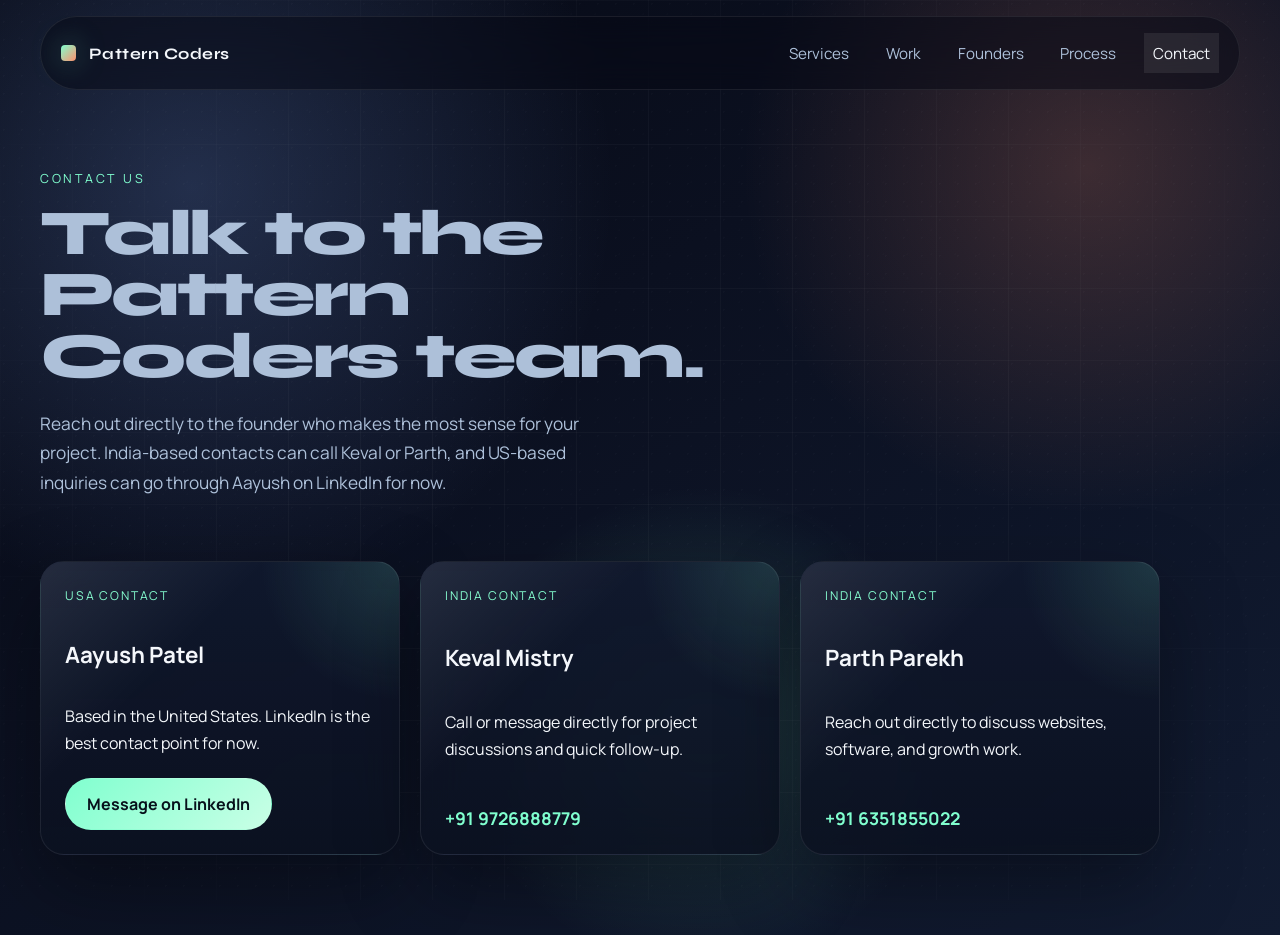
==== contact.html @ b02ee1e1 "Added contact info" ====
<!DOCTYPE html>
<html lang="en">
  <head>
    <meta charset="UTF-8" />
    <meta name="viewport" content="width=device-width, initial-scale=1.0" />
    <title>Contact | Pattern Coders</title>
    <meta
      name="description"
      content="Contact Pattern Coders to talk with Aayush Patel, Keval Mistry, or Parth Parekh about your next website, software, sales, or marketing project."
    />
    <link rel="preconnect" href="https://fonts.googleapis.com" />
    <link rel="preconnect" href="https://fonts.gstatic.com" crossorigin />
    <link
      href="https://fonts.googleapis.com/css2?family=Manrope:wght@400;500;700;800&amp;family=Syne:wght@500;700;800&amp;display=swap"
      rel="stylesheet"
    />
    <link rel="stylesheet" href="styles.css" />
  </head>
  <body>
    <div class="page-shell">
      <div class="noise"></div>
      <header class="site-header">
        <a class="brand" href="index.html">
          <span class="brand-mark"></span>
          <span>Pattern Coders</span>
        </a>
        <nav class="site-nav">
          <a href="index.html#services">Services</a>
          <a href="index.html#work">Work</a>
          <a href="index.html#founders">Founders</a>
          <a href="index.html#process">Process</a>
          <a href="contact.html" class="active">Contact</a>
        </nav>
      </header>

      <main>
        <section class="section contact-hero">
          <div class="section-heading reveal">
            <p class="eyebrow">Contact us</p>
            <h1>Talk to the Pattern Coders team.</h1>
            <p class="hero-text">
              Reach out directly to the founder who makes the most sense for your
              project. India-based contacts can call Keval or Parth, and US-based
              inquiries can go through Aayush on LinkedIn for now.
            </p>
          </div>
        </section>

        <section class="section contact-section">
          <div class="contact-grid">
            <article class="contact-card reveal">
              <p class="founder-role">USA contact</p>
              <h2>Aayush Patel</h2>
              <p>
                Based in the United States. LinkedIn is the best contact point for now.
              </p>
              <div class="contact-actions">
                <a
                  class="button button-primary"
                  href="https://www.linkedin.com/in/aayushpatel2403"
                  target="_blank"
                  rel="noreferrer"
                >
                  Message on LinkedIn
                </a>
              </div>
            </article>

            <article class="contact-card reveal">
              <p class="founder-role">India contact</p>
              <h2>Keval Mistry</h2>
              <p>Call or message directly for project discussions and quick follow-up.</p>
              <div class="contact-actions">
                <a class="text-link phone-link" href="tel:+919726888779">+91 9726888779</a>
              </div>
            </article>

            <article class="contact-card reveal">
              <p class="founder-role">India contact</p>
              <h2>Parth Parekh</h2>
              <p>Reach out directly to discuss websites, software, and growth work.</p>
              <div class="contact-actions">
                <a class="text-link phone-link" href="tel:+916351855022">+91 6351855022</a>
              </div>
            </article>
          </div>
        </section>
      </main>
    </div>

    <script src="script.js"></script>
  </body>
</html>
---- styles.css ----
:root {
  --bg: #0b1020;
  --panel: rgba(14, 22, 40, 0.72);
  --line: rgba(255, 255, 255, 0.08);
  --text: #f4f7fb;
  --muted: #adc0d9;
  --accent: #80ffcf;
  --accent-strong: #ff916e;
  --shadow: 0 30px 80px rgba(0, 0, 0, 0.35);
}

* {
  box-sizing: border-box;
}

html,
body {
  scroll-behavior: smooth;
}

body {
  margin: 0;
  min-height: 100vh;
  font-family: "Manrope", "Avenir Next", "Segoe UI", sans-serif;
  color: var(--text);
  background:
    radial-gradient(circle at 15% 20%, rgba(130, 170, 255, 0.22), transparent 32%),
    radial-gradient(circle at 85% 18%, rgba(255, 145, 110, 0.2), transparent 26%),
    radial-gradient(circle at 55% 78%, rgba(128, 255, 207, 0.18), transparent 24%),
    linear-gradient(145deg, #060914 0%, #0b1020 40%, #111b31 100%);
  overflow-x: hidden;
}

body::before {
  content: "";
  position: fixed;
  inset: 0;
  background-image:
    linear-gradient(rgba(255, 255, 255, 0.03) 1px, transparent 1px),
    linear-gradient(90deg, rgba(255, 255, 255, 0.03) 1px, transparent 1px);
  background-size: 72px 72px;
  mask-image: radial-gradient(circle at center, black 45%, transparent 100%);
  pointer-events: none;
}

.page-shell {
  position: relative;
  width: min(1200px, calc(100% - 2rem));
  margin: 0 auto;
  padding-bottom: 4rem;
}

.noise {
  position: fixed;
  inset: 0;
  opacity: 0.08;
  pointer-events: none;
  background-image:
    radial-gradient(circle at 20% 20%, rgba(255, 255, 255, 0.25) 0 1px, transparent 1px),
    radial-gradient(circle at 80% 60%, rgba(255, 255, 255, 0.16) 0 1px, transparent 1px);
  background-size: 18px 18px, 24px 24px;
  animation: noiseShift 12s linear infinite;
}

.site-header {
  position: sticky;
  top: 0;
  z-index: 20;
  display: flex;
  align-items: center;
  justify-content: space-between;
  margin-top: 1rem;
  padding: 1rem 1.25rem;
  backdrop-filter: blur(18px);
  background: rgba(6, 9, 20, 0.5);
  border: 1px solid var(--line);
  border-radius: 999px;
}

.brand {
  display: inline-flex;
  align-items: center;
  gap: 0.8rem;
  color: var(--text);
  font-family: "Syne", sans-serif;
  font-weight: 700;
  text-decoration: none;
  letter-spacing: 0.03em;
}

.brand-mark {
  width: 0.95rem;
  height: 0.95rem;
  border-radius: 0.25rem;
  background: linear-gradient(135deg, var(--accent), var(--accent-strong));
  box-shadow: 0 0 30px rgba(128, 255, 207, 0.4);
}

.site-nav {
  display: flex;
  gap: 1.2rem;
}

.site-nav a {
  display: inline-flex;
  align-items: center;
  justify-content: center;
  min-height: 2.5rem;
  padding: 0.35rem 0.55rem;
  color: var(--muted);
  text-decoration: none;
  font-size: 0.95rem;
  transition: color 180ms ease, background 180ms ease;
}

.site-nav a:hover,
.site-nav a.active {
  color: var(--text);
  background: rgba(255, 255, 255, 0.08);
}

.section {
  position: relative;
  min-height: auto;
  padding: 5rem 0 1rem;
}

.section::after {
  display: none;
}

.hero {
  display: grid;
  grid-template-columns: minmax(0, 1.05fr) minmax(320px, 0.95fr);
  gap: clamp(2rem, 4vw, 4rem);
  align-items: center;
  min-height: calc(100vh - 6rem);
}

.hero-copy {
  max-width: 42rem;
}

.eyebrow {
  margin: 0 0 1rem;
  text-transform: uppercase;
  letter-spacing: 0.22em;
  font-size: 0.78rem;
  color: var(--accent);
}

.hero h1,
.contact-hero h1,
.section-heading h2,
.cta-card h2 {
  margin: 0;
  font-family: "Syne", sans-serif;
  font-weight: 800;
  line-height: 0.96;
  letter-spacing: -0.04em;
}

.hero h1 {
  font-size: clamp(3.2rem, 6vw, 6rem);
  max-width: 10ch;
}

.contact-hero h1 {
  font-size: clamp(2.7rem, 5vw, 4.8rem);
  max-width: 12ch;
}

.highlight {
  color: var(--accent-strong);
}

.hero-text,
.section-heading,
.service-card p,
.founder-card p,
.step p,
.cta-card p,
.project-card p {
  color: var(--muted);
}

.hero-text {
  max-width: 34rem;
  margin: 1.35rem 0 0;
  font-size: 1.08rem;
  line-height: 1.7;
}

.hero-actions {
  display: flex;
  flex-wrap: wrap;
  gap: 1rem;
  margin-top: 2rem;
}

.button {
  display: inline-flex;
  align-items: center;
  justify-content: center;
  min-height: 3.25rem;
  padding: 0.8rem 1.3rem;
  border-radius: 999px;
  border: 1px solid transparent;
  text-decoration: none;
  font-weight: 700;
  transition: transform 180ms ease, border-color 180ms ease, background 180ms ease;
}

.button:hover {
  transform: translateY(-2px);
}

.button-primary {
  color: #07111b;
  background: linear-gradient(135deg, var(--accent), #c9ffe6);
}

.button-secondary {
  color: var(--text);
  border-color: var(--line);
  background: rgba(255, 255, 255, 0.04);
}

.hero-visual {
  position: relative;
  min-height: min(60vh, 40rem);
  display: grid;
  place-items: center;
}

.orb {
  position: absolute;
  border-radius: 50%;
  filter: blur(8px);
  animation: float 8s ease-in-out infinite;
}

.orb-one {
  width: 15rem;
  height: 15rem;
  top: 2rem;
  right: 4rem;
  background: radial-gradient(circle, rgba(128, 255, 207, 0.55), transparent 68%);
}

.orb-two {
  width: 11rem;
  height: 11rem;
  bottom: 4rem;
  left: 2rem;
  background: radial-gradient(circle, rgba(255, 145, 110, 0.6), transparent 68%);
  animation-delay: -2s;
}

.orb-three {
  width: 18rem;
  height: 18rem;
  bottom: 6rem;
  right: 0;
  background: radial-gradient(circle, rgba(130, 170, 255, 0.34), transparent 70%);
  animation-delay: -4s;
}

.dashboard-card,
.service-card,
.founder-card,
.project-card,
.contact-card,
.process-panel,
.cta-card {
  position: relative;
  overflow: hidden;
  border: 1px solid var(--line);
  background: var(--panel);
  backdrop-filter: blur(20px);
  box-shadow: var(--shadow);
}

.dashboard-card::before,
.service-card::before,
.founder-card::before,
.project-card::before,
.contact-card::before,
.process-panel::before,
.cta-card::before {
  content: "";
  position: absolute;
  inset: 0;
  background: linear-gradient(135deg, rgba(255, 255, 255, 0.09), transparent 35%);
  pointer-events: none;
}

.dashboard-card {
  width: min(100%, 29rem);
  padding: 1.6rem;
  border-radius: 1.75rem;
  background: linear-gradient(180deg, rgba(16, 24, 45, 0.95), rgba(11, 17, 32, 0.8));
}

.card-label,
.metric-label,
.service-index,
.founder-role,
.step span {
  display: inline-block;
  color: var(--accent);
  text-transform: uppercase;
  letter-spacing: 0.15em;
  font-size: 0.76rem;
}

.dashboard-card h2 {
  margin: 0.6rem 0 1.4rem;
  font-family: "Syne", sans-serif;
  font-size: 2rem;
}

.metric-row {
  display: grid;
  grid-template-columns: repeat(2, 1fr);
  gap: 1rem;
}

.metric-row > div {
  padding: 1rem;
  border-radius: 1rem;
  background: rgba(255, 255, 255, 0.04);
  border: 1px solid rgba(255, 255, 255, 0.06);
}

.metric-value {
  display: block;
  margin-bottom: 0.45rem;
  font-family: "Syne", sans-serif;
  font-size: 1.5rem;
}

.signal-grid {
  display: grid;
  grid-template-columns: repeat(4, 1fr);
  gap: 0.7rem;
  margin-top: 1.5rem;
}

.signal-grid span {
  height: 4rem;
  border-radius: 0.9rem;
  background: linear-gradient(180deg, rgba(130, 170, 255, 0.55), rgba(255, 145, 110, 0.18));
  animation: pulse 3s ease-in-out infinite;
}

.signal-grid span:nth-child(2n) {
  animation-delay: -1s;
}

.signal-grid span:nth-child(3n) {
  animation-delay: -2s;
}

.section-heading {
  max-width: 44rem;
  margin-bottom: 2rem;
}

.section-heading h2,
.cta-card h2 {
  font-size: clamp(2.3rem, 4vw, 4rem);
}

.services-grid,
.founders-grid,
.projects-grid,
.contact-grid,
.process-steps {
  display: grid;
  gap: 1.25rem;
}

.services-grid {
  width: min(100%, 62rem);
  grid-template-columns: repeat(2, minmax(0, 1fr));
}

.founders-grid {
  width: min(100%, 68rem);
  grid-template-columns: repeat(3, minmax(0, 1fr));
}

.service-card,
.founder-card,
.project-card,
.contact-card {
  padding: 1.5rem;
  border-radius: 1.5rem;
}

.service-card h3,
.founder-card h3,
.project-card h3,
.contact-card h2,
.step h3 {
  margin: 0.8rem 0;
  font-size: 1.4rem;
}

.service-card p,
.founder-card p,
.project-card p,
.contact-card p,
.step p {
  margin: 0;
  line-height: 1.7;
}

.contact-section {
  padding-top: 1rem;
}

.contact-grid {
  width: min(100%, 70rem);
  grid-template-columns: repeat(3, minmax(0, 1fr));
}

.contact-card {
  display: flex;
  flex-direction: column;
  justify-content: space-between;
  gap: 1.25rem;
  background:
    radial-gradient(circle at top right, rgba(128, 255, 207, 0.14), transparent 30%),
    linear-gradient(180deg, rgba(16, 24, 45, 0.94), rgba(11, 17, 32, 0.88));
}

.contact-actions {
  display: flex;
  flex-wrap: wrap;
  gap: 0.8rem;
  align-items: center;
}

.phone-link {
  margin-top: 0;
  font-size: 1.1rem;
}

.work-section {
  justify-content: center;
}

.projects-grid {
  width: min(100%, 70rem);
  grid-template-columns: repeat(3, minmax(0, 1fr));
}

.project-card {
  display: flex;
  flex-direction: column;
  align-items: flex-start;
  justify-content: space-between;
  gap: 1.5rem;
  background:
    radial-gradient(circle at top right, rgba(130, 170, 255, 0.18), transparent 30%),
    linear-gradient(180deg, rgba(16, 24, 45, 0.94), rgba(11, 17, 32, 0.88));
}

.project-copy {
  max-width: 100%;
}

.text-link {
  display: inline-flex;
  margin-top: 1.2rem;
  color: var(--accent);
  text-decoration: none;
  font-weight: 700;
}

.text-link:hover {
  color: var(--text);
}

.founders-section .founder-card:nth-child(2) {
  transform: translateY(1.5rem);
}

.process-panel {
  width: min(100%, 70rem);
  padding: 2rem;
  border-radius: 2rem;
  background: linear-gradient(180deg, rgba(17, 24, 43, 0.92), rgba(10, 15, 28, 0.88));
}

.process-steps {
  grid-template-columns: repeat(3, minmax(0, 1fr));
  margin-top: 2rem;
}

.step {
  padding: 1.2rem 0;
  border-top: 1px solid var(--line);
}

.cta-card {
  width: min(100%, 70rem);
  padding: 2.4rem;
  border-radius: 2rem;
  text-align: center;
  background:
    radial-gradient(circle at top, rgba(128, 255, 207, 0.18), transparent 35%),
    linear-gradient(180deg, rgba(18, 29, 53, 0.95), rgba(10, 15, 28, 0.92));
}

.cta-card p {
  max-width: 38rem;
  margin: 1rem auto 0;
}

.cta-card .button {
  margin-top: 1.6rem;
}

.reveal {
  opacity: 0;
  transform: translateY(32px);
  transition: opacity 700ms ease, transform 700ms ease;
}

.reveal.visible {
  opacity: 1;
  transform: translateY(0);
}

.card-float {
  animation: cardFloat 7s ease-in-out infinite;
}

@keyframes float {
  0%,
  100% {
    transform: translate3d(0, 0, 0);
  }
  50% {
    transform: translate3d(0, -16px, 0);
  }
}

@keyframes cardFloat {
  0%,
  100% {
    transform: translate3d(0, 0, 0) rotate(0deg);
  }
  50% {
    transform: translate3d(0, -12px, 0) rotate(-1deg);
  }
}

@keyframes pulse {
  0%,
  100% {
    transform: scaleY(0.78);
    opacity: 0.55;
  }
  50% {
    transform: scaleY(1);
    opacity: 1;
  }
}

@keyframes noiseShift {
  0% {
    transform: translate3d(0, 0, 0);
  }
  50% {
    transform: translate3d(8px, -10px, 0);
  }
  100% {
    transform: translate3d(0, 0, 0);
  }
}

@media (max-width: 1100px) {
  .hero,
  .process-steps {
    grid-template-columns: 1fr;
  }

  .hero {
    min-height: auto;
    padding-top: 2rem;
  }

  .hero-visual {
    min-height: 24rem;
  }

  .services-grid,
  .projects-grid {
    grid-template-columns: repeat(2, minmax(0, 1fr));
  }

  .founders-grid,
  .contact-grid {
    grid-template-columns: repeat(2, minmax(0, 1fr));
  }

  .process-panel,
  .cta-card,
  .services-grid,
  .projects-grid,
  .founders-grid,
  .contact-grid {
    width: 100%;
  }

  .founders-section .founder-card:nth-child(2) {
    transform: none;
  }
}

@media (max-width: 860px) {
  .services-grid,
  .projects-grid,
  .founders-grid,
  .contact-grid {
    grid-template-columns: 1fr;
  }

  .section {
    padding-top: 4rem;
  }

  .hero {
    gap: 1.5rem;
  }

  .hero h1 {
    max-width: 12ch;
  }
}

@media (max-width: 720px) {
  .page-shell {
    width: min(calc(100% - 1rem), 1200px);
  }

  .site-header {
    flex-direction: column;
    gap: 0.9rem;
    padding: 0.9rem 1rem;
    border-radius: 1.25rem;
  }

  .site-nav {
    flex-wrap: wrap;
    justify-content: center;
    gap: 0.35rem 0.65rem;
  }

  .site-nav a {
    min-height: 2.35rem;
    padding-inline: 0.7rem;
  }

  .hero h1 {
    font-size: clamp(2.6rem, 12vw, 4rem);
  }

  .dashboard-card,
  .service-card,
  .founder-card,
  .project-card,
  .contact-card,
  .process-panel,
  .cta-card {
    border-radius: 1.25rem;
  }

  .cta-card,
  .process-panel {
    padding: 1.5rem;
  }
}

@media (max-width: 560px) {
  .page-shell {
    width: min(calc(100% - 0.75rem), 1200px);
  }

  .section {
    padding-top: 3.5rem;
  }

  .hero {
    gap: 1.25rem;
  }

  .hero-text {
    font-size: 1rem;
  }

  .hero-actions {
    flex-direction: column;
    align-items: stretch;
  }

  .button {
    width: 100%;
  }

  .metric-row,
  .signal-grid {
    grid-template-columns: 1fr;
  }

  .dashboard-card,
  .service-card,
  .founder-card,
  .project-card,
  .contact-card,
  .process-panel,
  .cta-card {
    padding: 1.2rem;
  }

  .section-heading h2,
  .cta-card h2 {
    font-size: clamp(2rem, 9vw, 2.7rem);
  }
}

@media (prefers-reduced-motion: reduce) {
  html {
    scroll-behavior: auto;
  }

  *,
  *::before,
  *::after {
    animation: none !important;
    transition: none !important;
  }

  .reveal {
    opacity: 1;
    transform: none;
  }
}
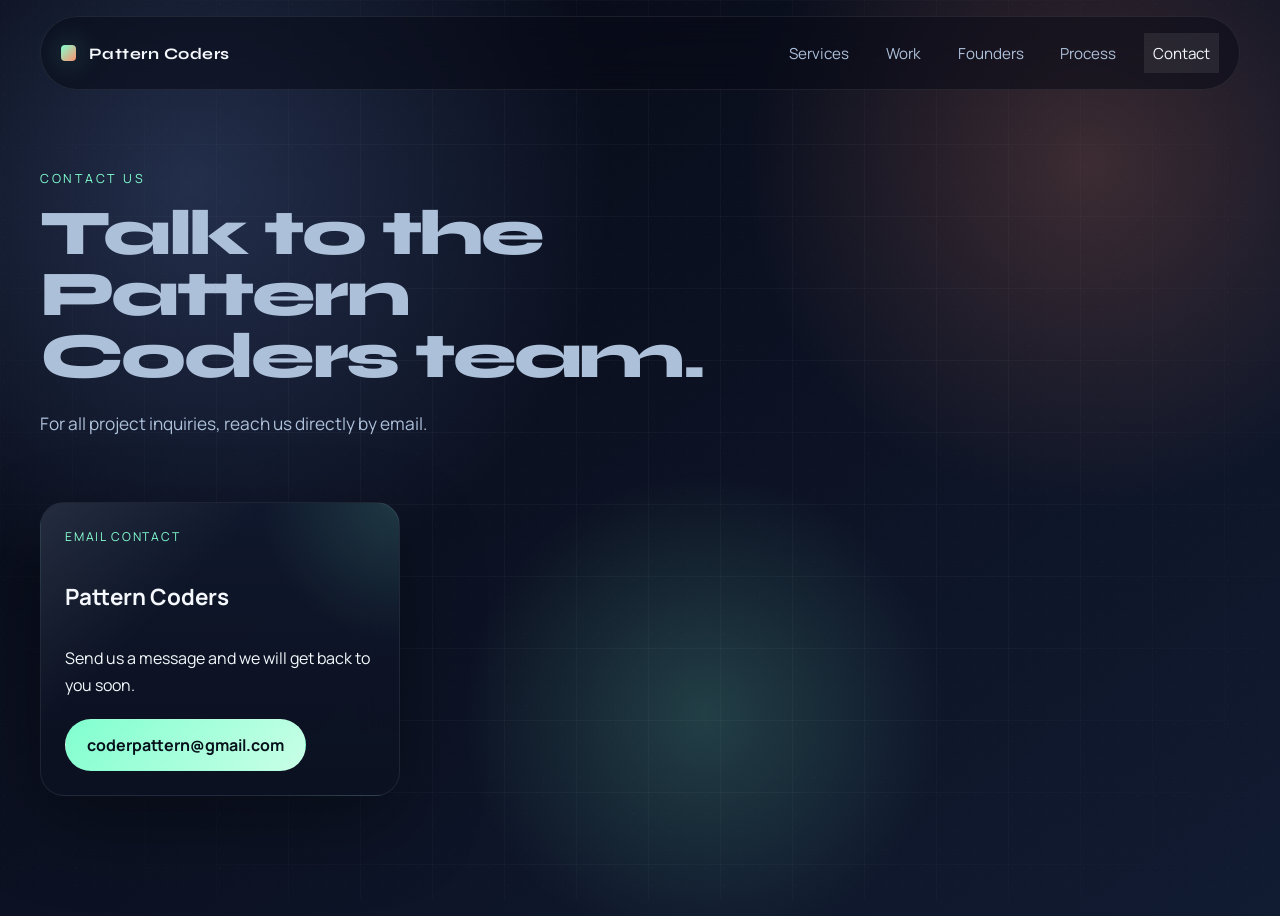
==== commit 497729e3: "Updated contact email" ====
--- a/contact.html
+++ b/contact.html
@@ -6,7 +6,7 @@
     <title>Contact | Pattern Coders</title>
     <meta
       name="description"
-      content="Contact Pattern Coders to talk with Aayush Patel, Keval Mistry, or Parth Parekh about your next website, software, sales, or marketing project."
+      content="Contact Pattern Coders by email about your next website, software, sales, or marketing project."
     />
     <link rel="preconnect" href="https://fonts.googleapis.com" />
     <link rel="preconnect" href="https://fonts.gstatic.com" crossorigin />
@@ -39,9 +39,7 @@
             <p class="eyebrow">Contact us</p>
             <h1>Talk to the Pattern Coders team.</h1>
             <p class="hero-text">
-              Reach out directly to the founder who makes the most sense for your
-              project. India-based contacts can call Keval or Parth, and US-based
-              inquiries can go through Aayush on LinkedIn for now.
+              For all project inquiries, reach us directly by email.
             </p>
           </div>
         </section>
@@ -49,38 +47,16 @@
         <section class="section contact-section">
           <div class="contact-grid">
             <article class="contact-card reveal">
-              <p class="founder-role">USA contact</p>
-              <h2>Aayush Patel</h2>
-              <p>
-                Based in the United States. LinkedIn is the best contact point for now.
-              </p>
+              <p class="founder-role">Email contact</p>
+              <h2>Pattern Coders</h2>
+              <p>Send us a message and we will get back to you soon.</p>
               <div class="contact-actions">
                 <a
                   class="button button-primary"
-                  href="https://www.linkedin.com/in/aayushpatel2403"
-                  target="_blank"
-                  rel="noreferrer"
+                  href="mailto:coderpattern@gmail.com"
                 >
-                  Message on LinkedIn
+                  coderpattern@gmail.com
                 </a>
-              </div>
-            </article>
-
-            <article class="contact-card reveal">
-              <p class="founder-role">India contact</p>
-              <h2>Keval Mistry</h2>
-              <p>Call or message directly for project discussions and quick follow-up.</p>
-              <div class="contact-actions">
-                <a class="text-link phone-link" href="tel:+919726888779">+91 9726888779</a>
-              </div>
-            </article>
-
-            <article class="contact-card reveal">
-              <p class="founder-role">India contact</p>
-              <h2>Parth Parekh</h2>
-              <p>Reach out directly to discuss websites, software, and growth work.</p>
-              <div class="contact-actions">
-                <a class="text-link phone-link" href="tel:+916351855022">+91 6351855022</a>
               </div>
             </article>
           </div>
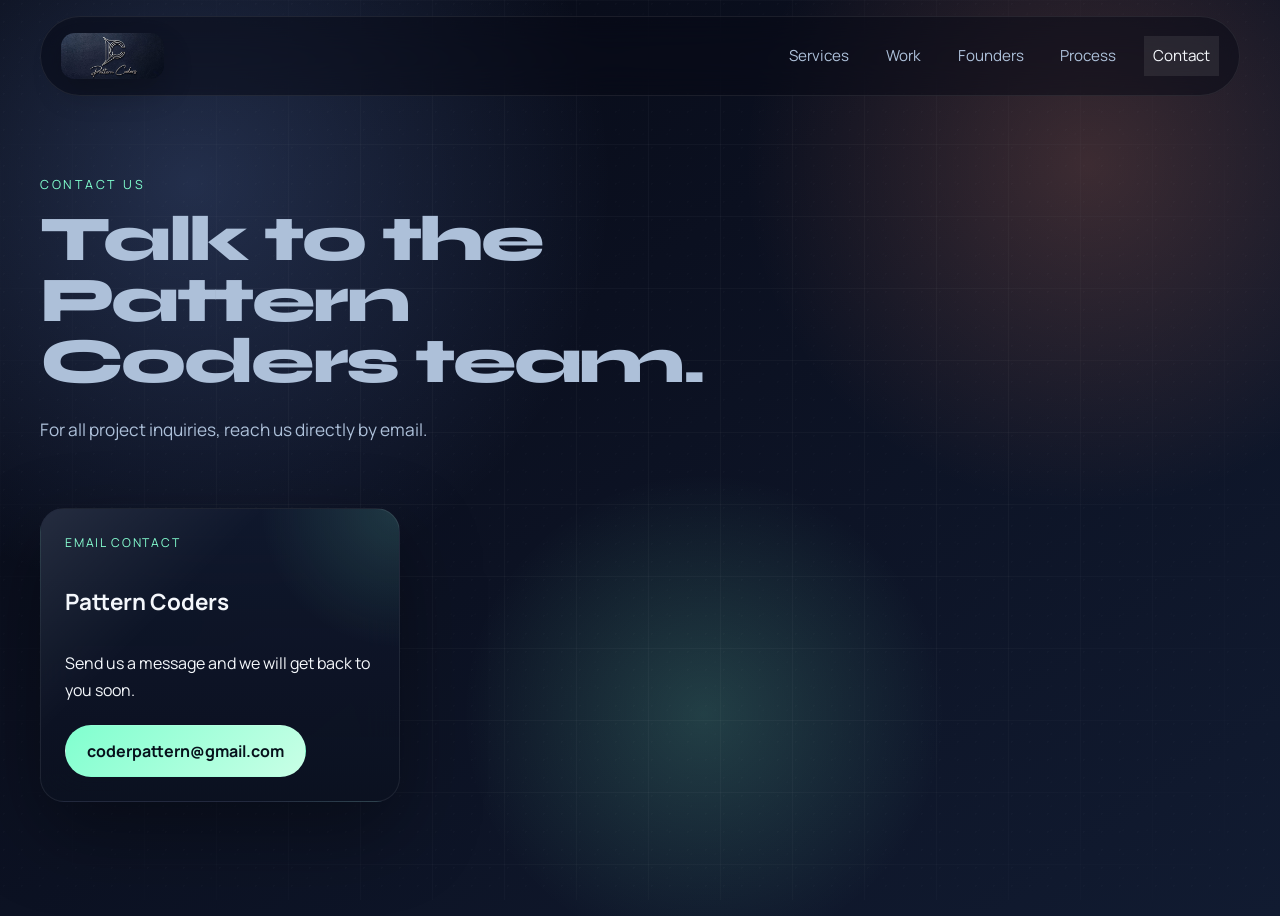
==== commit 208ca003: "Added logo" ====
--- a/contact.html
+++ b/contact.html
@@ -21,8 +21,11 @@
       <div class="noise"></div>
       <header class="site-header">
         <a class="brand" href="index.html">
-          <span class="brand-mark"></span>
-          <span>Pattern Coders</span>
+          <img
+            class="brand-logo"
+            src="assets/WhatsApp%20Image%202026-03-31%20at%2002.18.47.jpeg"
+            alt="Pattern Coders"
+          />
         </a>
         <nav class="site-nav">
           <a href="index.html#services">Services</a>
--- a/styles.css
+++ b/styles.css
@@ -80,7 +80,6 @@
 .brand {
   display: inline-flex;
   align-items: center;
-  gap: 0.8rem;
   color: var(--text);
   font-family: "Syne", sans-serif;
   font-weight: 700;
@@ -88,12 +87,13 @@
   letter-spacing: 0.03em;
 }
 
-.brand-mark {
-  width: 0.95rem;
-  height: 0.95rem;
-  border-radius: 0.25rem;
-  background: linear-gradient(135deg, var(--accent), var(--accent-strong));
-  box-shadow: 0 0 30px rgba(128, 255, 207, 0.4);
+.brand-logo {
+  display: block;
+  width: auto;
+  height: 2.85rem;
+  max-width: min(32vw, 10rem);
+  border-radius: 0.85rem;
+  box-shadow: 0 14px 30px rgba(0, 0, 0, 0.2);
 }
 
 .site-nav {
@@ -589,6 +589,27 @@
     grid-template-columns: 1fr;
   }
 
+  .dashboard-card h2 {
+    font-size: 1.8rem;
+  }
+
+  .metric-value {
+    font-size: 1.35rem;
+  }
+
+  .hero h1 {
+    font-size: clamp(2.9rem, 7vw, 4.9rem);
+  }
+
+  .contact-hero h1 {
+    font-size: clamp(2.4rem, 5.8vw, 4rem);
+  }
+
+  .section-heading h2,
+  .cta-card h2 {
+    font-size: clamp(2.1rem, 4.3vw, 3.25rem);
+  }
+
   .hero {
     min-height: auto;
     padding-top: 2rem;
@@ -630,6 +651,45 @@
     grid-template-columns: 1fr;
   }
 
+  .eyebrow,
+  .card-label,
+  .metric-label,
+  .service-index,
+  .founder-role,
+  .step span {
+    font-size: 0.72rem;
+    letter-spacing: 0.13em;
+  }
+
+  .dashboard-card h2 {
+    font-size: 1.65rem;
+  }
+
+  .metric-value {
+    font-size: 1.2rem;
+  }
+
+  .hero h1 {
+    font-size: clamp(2.45rem, 9vw, 3.6rem);
+  }
+
+  .contact-hero h1 {
+    font-size: clamp(2.1rem, 7vw, 3.2rem);
+  }
+
+  .section-heading h2,
+  .cta-card h2 {
+    font-size: clamp(1.9rem, 6vw, 2.8rem);
+  }
+
+  .service-card h3,
+  .founder-card h3,
+  .project-card h3,
+  .contact-card h2,
+  .step h3 {
+    font-size: 1.25rem;
+  }
+
   .section {
     padding-top: 4rem;
   }
@@ -640,6 +700,17 @@
 
   .hero h1 {
     max-width: 12ch;
+  }
+
+  .hero-text,
+  .service-card p,
+  .founder-card p,
+  .step p,
+  .cta-card p,
+  .project-card p,
+  .contact-card p {
+    font-size: 0.98rem;
+    line-height: 1.65;
   }
 }
 
@@ -655,6 +726,15 @@
     border-radius: 1.25rem;
   }
 
+  .brand {
+    font-size: 0.95rem;
+  }
+
+  .brand-logo {
+    height: 2.35rem;
+    max-width: min(60vw, 8.5rem);
+  }
+
   .site-nav {
     flex-wrap: wrap;
     justify-content: center;
@@ -664,10 +744,28 @@
   .site-nav a {
     min-height: 2.35rem;
     padding-inline: 0.7rem;
+    font-size: 0.9rem;
+  }
+
+  .dashboard-card h2 {
+    font-size: 1.5rem;
+  }
+
+  .metric-value {
+    font-size: 1.1rem;
   }
 
   .hero h1 {
-    font-size: clamp(2.6rem, 12vw, 4rem);
+    font-size: clamp(2.2rem, 10vw, 3rem);
+  }
+
+  .contact-hero h1 {
+    font-size: clamp(1.95rem, 8vw, 2.7rem);
+  }
+
+  .section-heading h2,
+  .cta-card h2 {
+    font-size: clamp(1.8rem, 7vw, 2.35rem);
   }
 
   .dashboard-card,
@@ -700,6 +798,24 @@
   }
 
   .hero-text {
+    font-size: 0.97rem;
+  }
+
+  .eyebrow,
+  .card-label,
+  .metric-label,
+  .service-index,
+  .founder-role,
+  .step span {
+    font-size: 0.68rem;
+    letter-spacing: 0.12em;
+  }
+
+  .dashboard-card h2 {
+    font-size: 1.35rem;
+  }
+
+  .metric-value {
     font-size: 1rem;
   }
 
@@ -729,7 +845,19 @@
 
   .section-heading h2,
   .cta-card h2 {
-    font-size: clamp(2rem, 9vw, 2.7rem);
+    font-size: clamp(1.6rem, 8vw, 2.05rem);
+  }
+
+  .hero h1 {
+    font-size: clamp(1.95rem, 11vw, 2.55rem);
+  }
+
+  .contact-hero h1 {
+    font-size: clamp(1.75rem, 9vw, 2.2rem);
+  }
+
+  .site-nav a {
+    font-size: 0.85rem;
   }
 }
 
